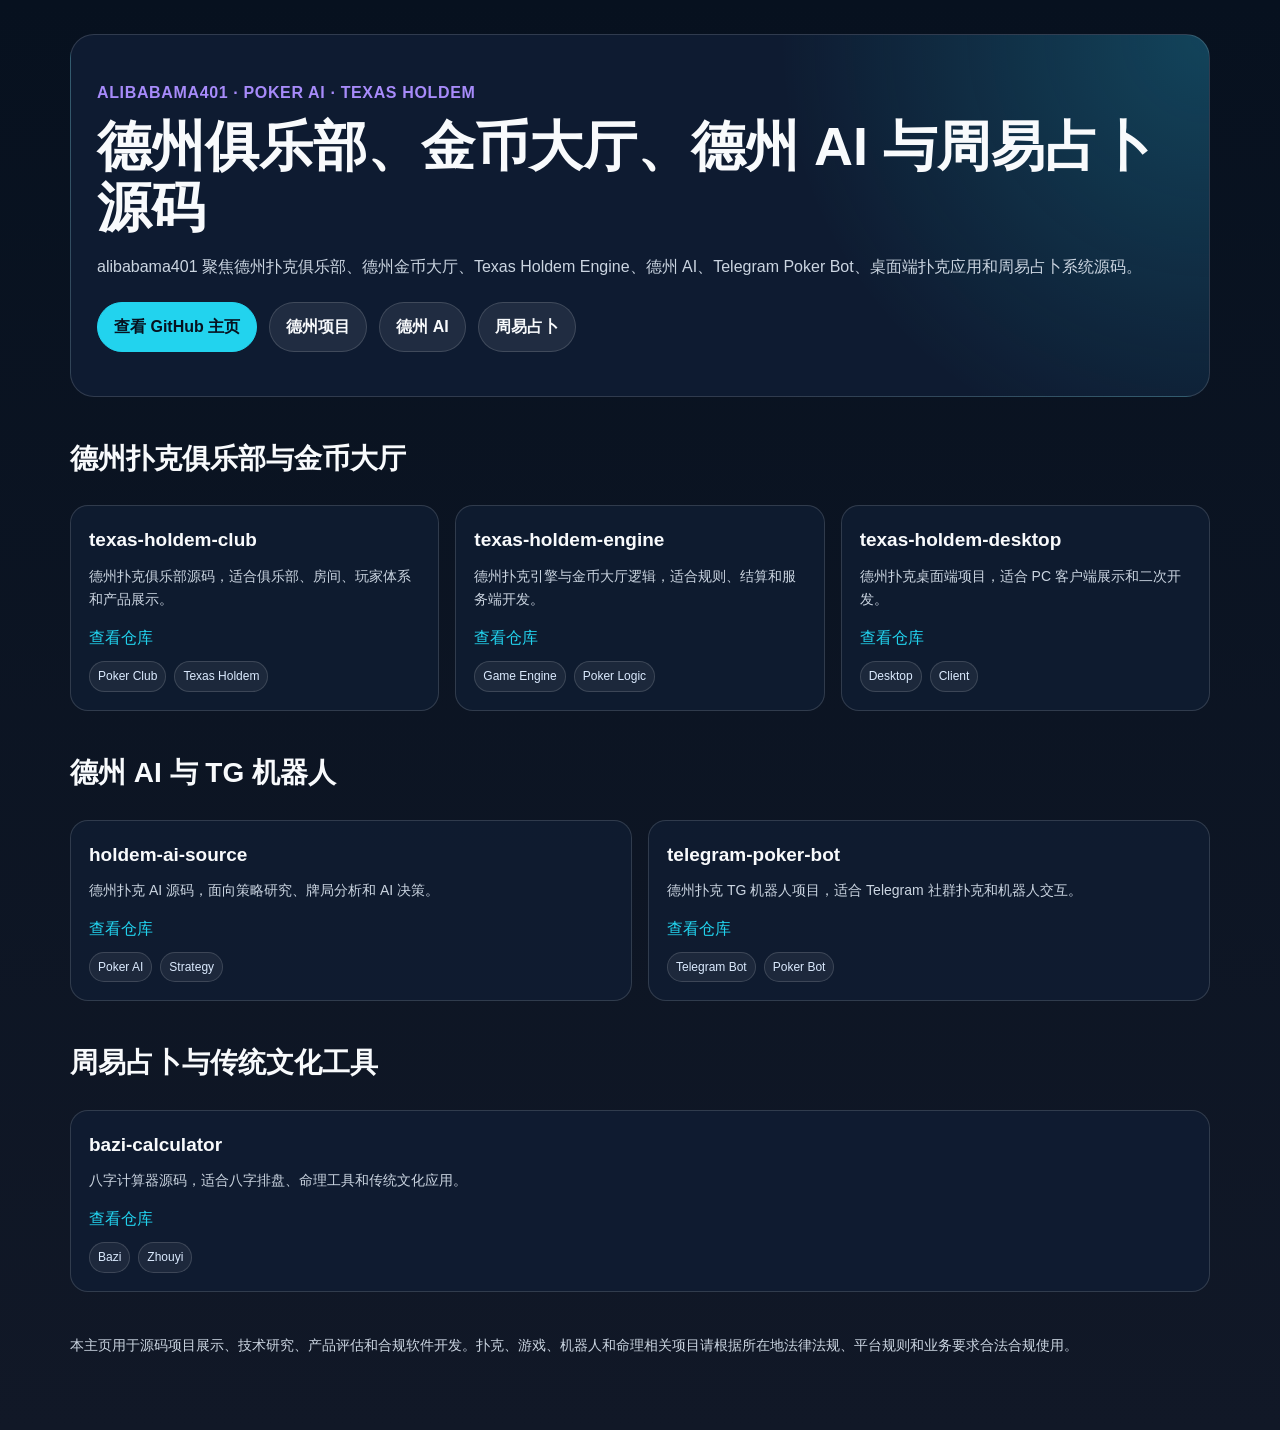
==== index.html @ f7dc0bf6 "Add files via upload" ====
<!doctype html>
<html lang="zh-CN">
<head>
  <meta charset="utf-8">
  <meta name="viewport" content="width=device-width, initial-scale=1">
  <meta name="google-site-verification" content="rrp5Uvgzi-1-rMxUBfhV3wjlNrFqzwnqiA4e3qsOLEM">
  <title>alibabama401 Poker AI Source Code</title>
  <meta name="description" content="alibabama401 展示德州扑克俱乐部、金币大厅、德州 AI、Telegram Poker Bot 和周易占卜源码项目。">
  <link rel="canonical" href="https://alibabama401.github.io/alibabama401/">
  <meta property="og:type" content="website">
  <meta property="og:title" content="alibabama401 Poker AI Source Code">
  <meta property="og:description" content="德州俱乐部、德州金币大厅、德州 AI、德州 TG 机器人和周易占卜源码项目主页。">
  <meta property="og:url" content="https://alibabama401.github.io/alibabama401/">
  <style>
    :root{--bg:#07111f;--card:#101d33;--text:#f8fafc;--muted:#cbd5e1;--brand:#22d3ee;--brand2:#a78bfa;--line:rgba(255,255,255,.14)}
    *{box-sizing:border-box}body{margin:0;font-family:-apple-system,BlinkMacSystemFont,"Segoe UI","Microsoft YaHei",Arial,sans-serif;background:linear-gradient(180deg,#07111f,#111827);color:var(--text);line-height:1.7}.wrap{max-width:1180px;margin:0 auto;padding:34px 20px 58px}a{color:var(--brand);text-decoration:none}.hero{padding:44px 26px;border:1px solid var(--line);border-radius:24px;background:radial-gradient(circle at top right,rgba(34,211,238,.22),transparent 36%),rgba(16,29,51,.92)}.tag{color:var(--brand2);font-weight:800;letter-spacing:.04em}h1{margin:10px 0 14px;font-size:clamp(30px,5vw,54px);line-height:1.12}h2{margin-top:38px;font-size:28px}p{color:var(--muted)}.actions{display:flex;flex-wrap:wrap;gap:12px;margin-top:22px}.btn{display:inline-block;padding:10px 16px;border-radius:999px;border:1px solid var(--line);background:rgba(255,255,255,.08);color:var(--text);font-weight:700}.btn.primary{background:var(--brand);color:#07111f;border-color:var(--brand)}.grid{display:grid;grid-template-columns:repeat(auto-fit,minmax(250px,1fr));gap:16px;margin-top:18px}.card{padding:18px;border:1px solid var(--line);border-radius:18px;background:rgba(16,29,51,.84)}.card h3{margin:0 0 8px;font-size:19px}.card p{margin:0 0 12px;font-size:14px}.chips{display:flex;flex-wrap:wrap;gap:8px;margin-top:10px}.chip{font-size:12px;color:#dbeafe;border:1px solid var(--line);border-radius:999px;padding:4px 8px;background:rgba(255,255,255,.06)}footer{margin-top:42px;color:var(--muted);font-size:14px}
  </style>
  <script type="application/ld+json">
  {
    "@context":"https://schema.org",
    "@type":"Person",
    "name":"alibabama401",
    "url":"https://alibabama401.github.io/alibabama401/",
    "sameAs":["https://github.com/alibabama401"],
    "description":"alibabama401 展示德州扑克俱乐部、金币大厅、德州 AI、Telegram Poker Bot 和周易占卜源码项目。"
  }
  </script>
</head>
<body>
  <main class="wrap">
    <section class="hero">
      <div class="tag">ALIBABAMA401 · POKER AI · TEXAS HOLDEM</div>
      <h1>德州俱乐部、金币大厅、德州 AI 与周易占卜源码</h1>
      <p>alibabama401 聚焦德州扑克俱乐部、德州金币大厅、Texas Holdem Engine、德州 AI、Telegram Poker Bot、桌面端扑克应用和周易占卜系统源码。</p>
      <div class="actions">
        <a class="btn primary" href="https://github.com/alibabama401">查看 GitHub 主页</a>
        <a class="btn" href="#poker">德州项目</a>
        <a class="btn" href="#ai">德州 AI</a>
        <a class="btn" href="#zhouyi">周易占卜</a>
      </div>
    </section>

    <section id="poker">
      <h2>德州扑克俱乐部与金币大厅</h2>
      <div class="grid">
        <article class="card"><h3>texas-holdem-club</h3><p>德州扑克俱乐部源码，适合俱乐部、房间、玩家体系和产品展示。</p><a href="https://github.com/alibabama401/texas-holdem-club">查看仓库</a><div class="chips"><span class="chip">Poker Club</span><span class="chip">Texas Holdem</span></div></article>
        <article class="card"><h3>texas-holdem-engine</h3><p>德州扑克引擎与金币大厅逻辑，适合规则、结算和服务端开发。</p><a href="https://github.com/alibabama401/texas-holdem-engine">查看仓库</a><div class="chips"><span class="chip">Game Engine</span><span class="chip">Poker Logic</span></div></article>
        <article class="card"><h3>texas-holdem-desktop</h3><p>德州扑克桌面端项目，适合 PC 客户端展示和二次开发。</p><a href="https://github.com/alibabama401/texas-holdem-desktop">查看仓库</a><div class="chips"><span class="chip">Desktop</span><span class="chip">Client</span></div></article>
      </div>
    </section>

    <section id="ai">
      <h2>德州 AI 与 TG 机器人</h2>
      <div class="grid">
        <article class="card"><h3>holdem-ai-source</h3><p>德州扑克 AI 源码，面向策略研究、牌局分析和 AI 决策。</p><a href="https://github.com/alibabama401/holdem-ai-source">查看仓库</a><div class="chips"><span class="chip">Poker AI</span><span class="chip">Strategy</span></div></article>
        <article class="card"><h3>telegram-poker-bot</h3><p>德州扑克 TG 机器人项目，适合 Telegram 社群扑克和机器人交互。</p><a href="https://github.com/alibabama401/telegram-poker-bot">查看仓库</a><div class="chips"><span class="chip">Telegram Bot</span><span class="chip">Poker Bot</span></div></article>
      </div>
    </section>

    <section id="zhouyi">
      <h2>周易占卜与传统文化工具</h2>
      <div class="grid">
        <article class="card"><h3>bazi-calculator</h3><p>八字计算器源码，适合八字排盘、命理工具和传统文化应用。</p><a href="https://github.com/alibabama401/bazi-calculator">查看仓库</a><div class="chips"><span class="chip">Bazi</span><span class="chip">Zhouyi</span></div></article>
      </div>
    </section>

    <footer>
      <p>本主页用于源码项目展示、技术研究、产品评估和合规软件开发。扑克、游戏、机器人和命理相关项目请根据所在地法律法规、平台规则和业务要求合法合规使用。</p>
    </footer>
  </main>
</body>
</html>
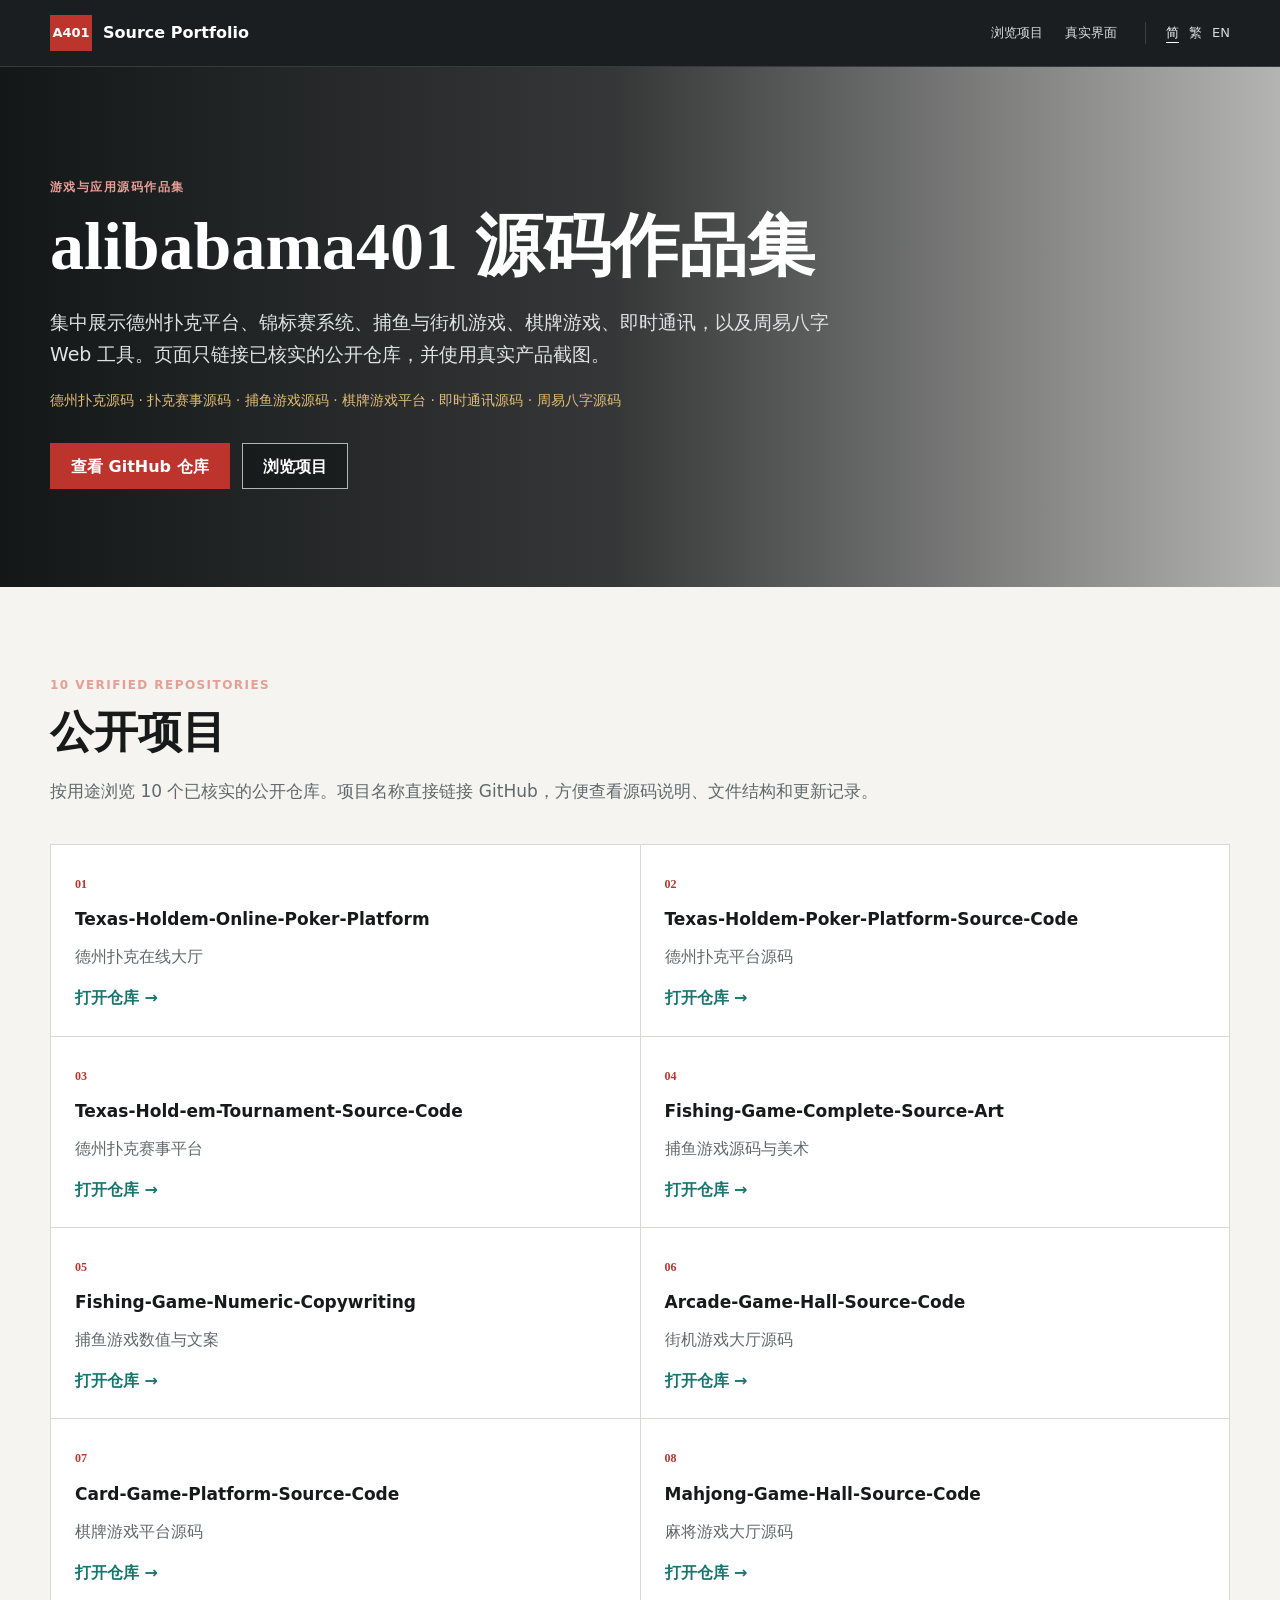
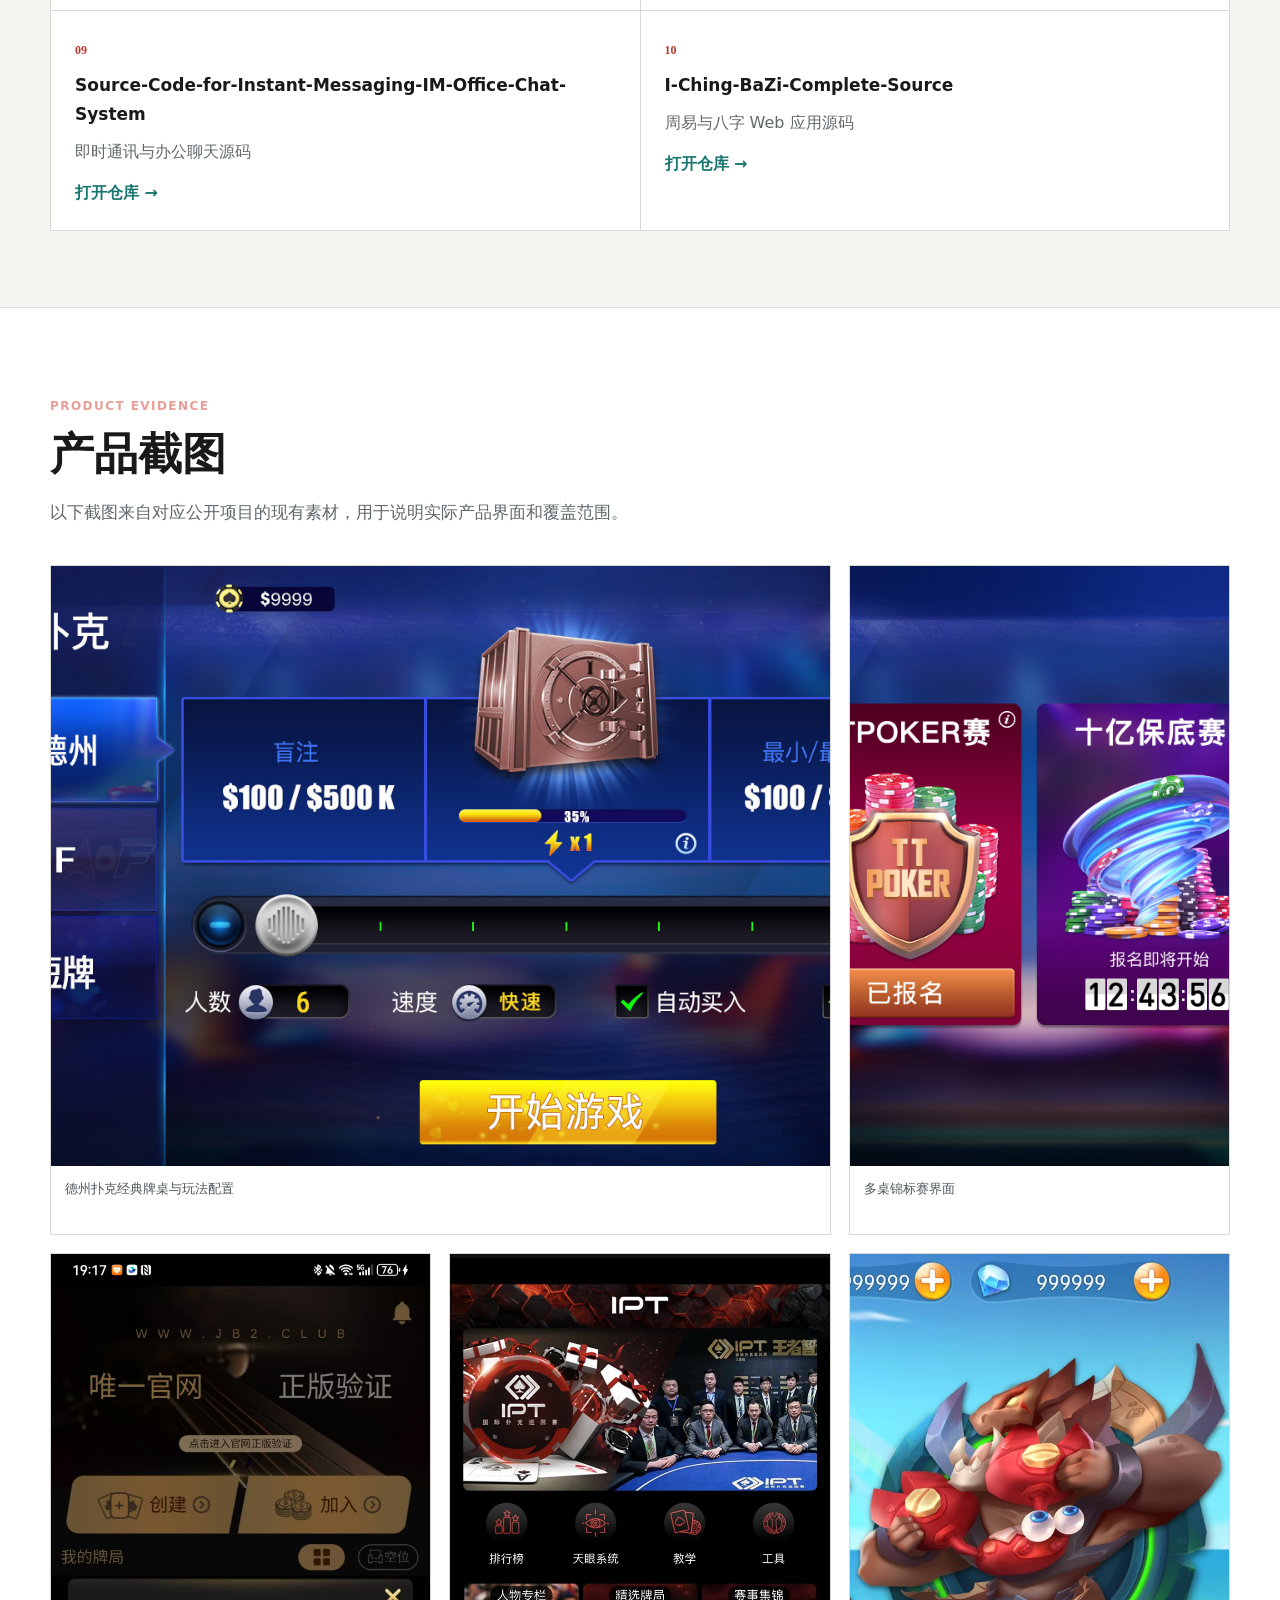
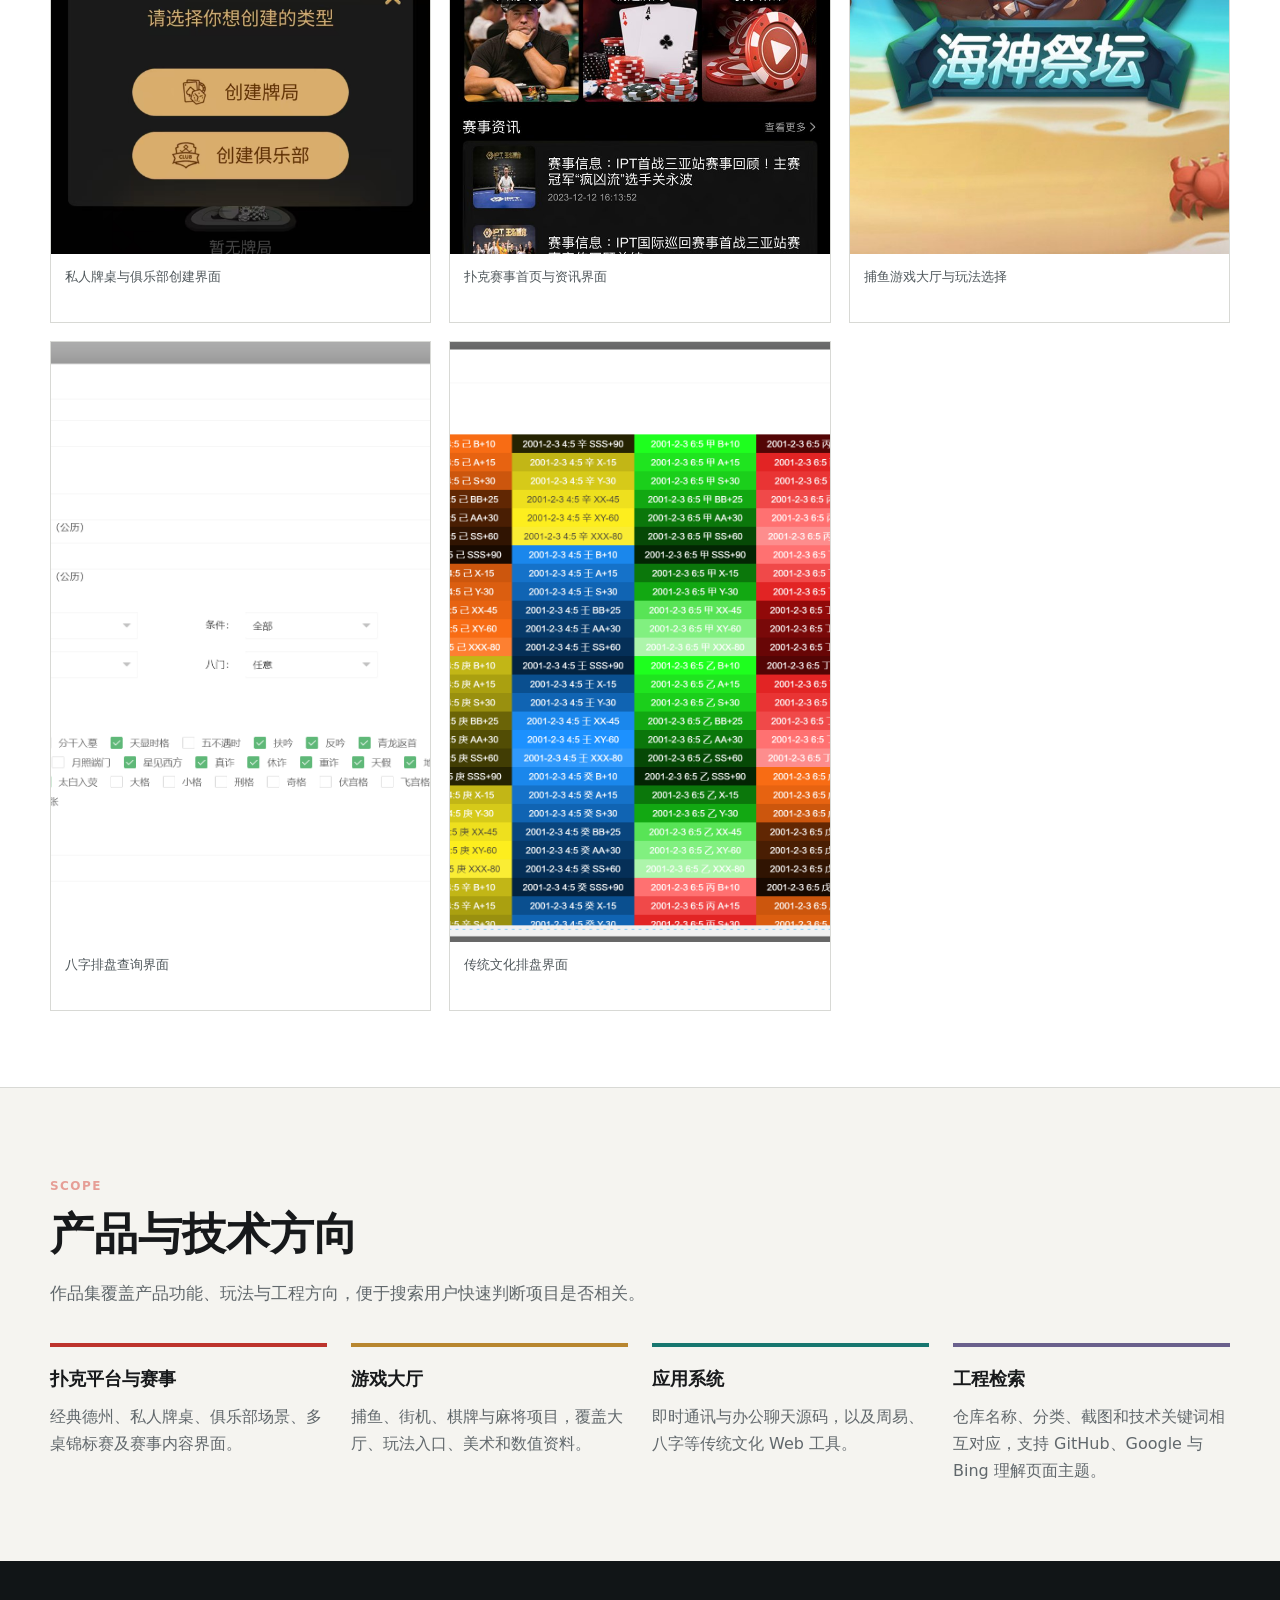
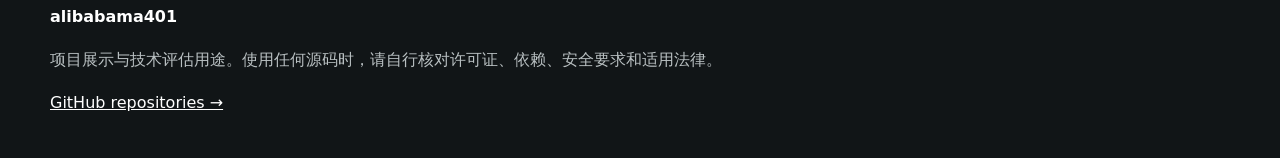
==== commit 39f7eb3e: "Add files via upload" ====
--- a/index.html
+++ b/index.html
@@ -1,72 +1 @@
-<!doctype html>
-<html lang="zh-CN">
-<head>
-  <meta charset="utf-8">
-  <meta name="viewport" content="width=device-width, initial-scale=1">
-  <meta name="google-site-verification" content="rrp5Uvgzi-1-rMxUBfhV3wjlNrFqzwnqiA4e3qsOLEM">
-  <title>alibabama401 Poker AI Source Code</title>
-  <meta name="description" content="alibabama401 展示德州扑克俱乐部、金币大厅、德州 AI、Telegram Poker Bot 和周易占卜源码项目。">
-  <link rel="canonical" href="https://alibabama401.github.io/alibabama401/">
-  <meta property="og:type" content="website">
-  <meta property="og:title" content="alibabama401 Poker AI Source Code">
-  <meta property="og:description" content="德州俱乐部、德州金币大厅、德州 AI、德州 TG 机器人和周易占卜源码项目主页。">
-  <meta property="og:url" content="https://alibabama401.github.io/alibabama401/">
-  <style>
-    :root{--bg:#07111f;--card:#101d33;--text:#f8fafc;--muted:#cbd5e1;--brand:#22d3ee;--brand2:#a78bfa;--line:rgba(255,255,255,.14)}
-    *{box-sizing:border-box}body{margin:0;font-family:-apple-system,BlinkMacSystemFont,"Segoe UI","Microsoft YaHei",Arial,sans-serif;background:linear-gradient(180deg,#07111f,#111827);color:var(--text);line-height:1.7}.wrap{max-width:1180px;margin:0 auto;padding:34px 20px 58px}a{color:var(--brand);text-decoration:none}.hero{padding:44px 26px;border:1px solid var(--line);border-radius:24px;background:radial-gradient(circle at top right,rgba(34,211,238,.22),transparent 36%),rgba(16,29,51,.92)}.tag{color:var(--brand2);font-weight:800;letter-spacing:.04em}h1{margin:10px 0 14px;font-size:clamp(30px,5vw,54px);line-height:1.12}h2{margin-top:38px;font-size:28px}p{color:var(--muted)}.actions{display:flex;flex-wrap:wrap;gap:12px;margin-top:22px}.btn{display:inline-block;padding:10px 16px;border-radius:999px;border:1px solid var(--line);background:rgba(255,255,255,.08);color:var(--text);font-weight:700}.btn.primary{background:var(--brand);color:#07111f;border-color:var(--brand)}.grid{display:grid;grid-template-columns:repeat(auto-fit,minmax(250px,1fr));gap:16px;margin-top:18px}.card{padding:18px;border:1px solid var(--line);border-radius:18px;background:rgba(16,29,51,.84)}.card h3{margin:0 0 8px;font-size:19px}.card p{margin:0 0 12px;font-size:14px}.chips{display:flex;flex-wrap:wrap;gap:8px;margin-top:10px}.chip{font-size:12px;color:#dbeafe;border:1px solid var(--line);border-radius:999px;padding:4px 8px;background:rgba(255,255,255,.06)}footer{margin-top:42px;color:var(--muted);font-size:14px}
-  </style>
-  <script type="application/ld+json">
-  {
-    "@context":"https://schema.org",
-    "@type":"Person",
-    "name":"alibabama401",
-    "url":"https://alibabama401.github.io/alibabama401/",
-    "sameAs":["https://github.com/alibabama401"],
-    "description":"alibabama401 展示德州扑克俱乐部、金币大厅、德州 AI、Telegram Poker Bot 和周易占卜源码项目。"
-  }
-  </script>
-</head>
-<body>
-  <main class="wrap">
-    <section class="hero">
-      <div class="tag">ALIBABAMA401 · POKER AI · TEXAS HOLDEM</div>
-      <h1>德州俱乐部、金币大厅、德州 AI 与周易占卜源码</h1>
-      <p>alibabama401 聚焦德州扑克俱乐部、德州金币大厅、Texas Holdem Engine、德州 AI、Telegram Poker Bot、桌面端扑克应用和周易占卜系统源码。</p>
-      <div class="actions">
-        <a class="btn primary" href="https://github.com/alibabama401">查看 GitHub 主页</a>
-        <a class="btn" href="#poker">德州项目</a>
-        <a class="btn" href="#ai">德州 AI</a>
-        <a class="btn" href="#zhouyi">周易占卜</a>
-      </div>
-    </section>
-
-    <section id="poker">
-      <h2>德州扑克俱乐部与金币大厅</h2>
-      <div class="grid">
-        <article class="card"><h3>texas-holdem-club</h3><p>德州扑克俱乐部源码，适合俱乐部、房间、玩家体系和产品展示。</p><a href="https://github.com/alibabama401/texas-holdem-club">查看仓库</a><div class="chips"><span class="chip">Poker Club</span><span class="chip">Texas Holdem</span></div></article>
-        <article class="card"><h3>texas-holdem-engine</h3><p>德州扑克引擎与金币大厅逻辑，适合规则、结算和服务端开发。</p><a href="https://github.com/alibabama401/texas-holdem-engine">查看仓库</a><div class="chips"><span class="chip">Game Engine</span><span class="chip">Poker Logic</span></div></article>
-        <article class="card"><h3>texas-holdem-desktop</h3><p>德州扑克桌面端项目，适合 PC 客户端展示和二次开发。</p><a href="https://github.com/alibabama401/texas-holdem-desktop">查看仓库</a><div class="chips"><span class="chip">Desktop</span><span class="chip">Client</span></div></article>
-      </div>
-    </section>
-
-    <section id="ai">
-      <h2>德州 AI 与 TG 机器人</h2>
-      <div class="grid">
-        <article class="card"><h3>holdem-ai-source</h3><p>德州扑克 AI 源码，面向策略研究、牌局分析和 AI 决策。</p><a href="https://github.com/alibabama401/holdem-ai-source">查看仓库</a><div class="chips"><span class="chip">Poker AI</span><span class="chip">Strategy</span></div></article>
-        <article class="card"><h3>telegram-poker-bot</h3><p>德州扑克 TG 机器人项目，适合 Telegram 社群扑克和机器人交互。</p><a href="https://github.com/alibabama401/telegram-poker-bot">查看仓库</a><div class="chips"><span class="chip">Telegram Bot</span><span class="chip">Poker Bot</span></div></article>
-      </div>
-    </section>
-
-    <section id="zhouyi">
-      <h2>周易占卜与传统文化工具</h2>
-      <div class="grid">
-        <article class="card"><h3>bazi-calculator</h3><p>八字计算器源码，适合八字排盘、命理工具和传统文化应用。</p><a href="https://github.com/alibabama401/bazi-calculator">查看仓库</a><div class="chips"><span class="chip">Bazi</span><span class="chip">Zhouyi</span></div></article>
-      </div>
-    </section>
-
-    <footer>
-      <p>本主页用于源码项目展示、技术研究、产品评估和合规软件开发。扑克、游戏、机器人和命理相关项目请根据所在地法律法规、平台规则和业务要求合法合规使用。</p>
-    </footer>
-  </main>
-</body>
-</html>
+<!doctype html><html lang="zh-CN"><head><meta charset="utf-8"><meta name="viewport" content="width=device-width,initial-scale=1"><meta name="google-site-verification" content="rrp5Uvgzi-1-rMxUBfhV3wjlNrFqzwnqiA4e3qsOLEM"><title>alibabama401 源码作品集｜德州扑克、游戏大厅、IM 与周易</title><meta name="description" content="alibabama401 源码作品集，展示德州扑克平台与赛事系统、捕鱼和街机游戏大厅、棋牌游戏、即时通讯、周易八字 Web 工具及真实产品截图。"><meta name="keywords" content="德州扑克源码 · 扑克赛事源码 · 捕鱼游戏源码 · 棋牌游戏平台 · 即时通讯源码 · 周易八字源码"><link rel="canonical" href="https://alibabama401.github.io/alibabama401/"><link rel="alternate" hreflang="x-default" href="https://alibabama401.github.io/alibabama401/"><link rel="alternate" hreflang="zh-CN" href="https://alibabama401.github.io/alibabama401/zh-cn/"><link rel="alternate" hreflang="zh-TW" href="https://alibabama401.github.io/alibabama401/zh-tw/"><link rel="alternate" hreflang="en" href="https://alibabama401.github.io/alibabama401/en/"><meta property="og:type" content="profile"><meta property="og:title" content="alibabama401 源码作品集｜德州扑克、游戏大厅、IM 与周易"><meta property="og:description" content="alibabama401 源码作品集，展示德州扑克平台与赛事系统、捕鱼和街机游戏大厅、棋牌游戏、即时通讯、周易八字 Web 工具及真实产品截图。"><meta property="og:url" content="https://alibabama401.github.io/alibabama401/"><meta property="og:image" content="https://alibabama401.github.io/alibabama401/site-assets/screenshots/online-poker-classic.jpg"><meta name="twitter:card" content="summary_large_image"><link rel="stylesheet" href="docs/site-assets/site.css"><script type="application/ld+json">{"@context":"https://schema.org","@type":"ProfilePage","name":"alibabama401 源码作品集｜德州扑克、游戏大厅、IM 与周易","url":"https://alibabama401.github.io/alibabama401/","description":"alibabama401 源码作品集，展示德州扑克平台与赛事系统、捕鱼和街机游戏大厅、棋牌游戏、即时通讯、周易八字 Web 工具及真实产品截图。","mainEntity":{"@type":"Person","name":"alibabama401","url":"https://github.com/alibabama401","sameAs":["https://github.com/alibabama401"]}}</script></head><body><header><div class="shell nav"><a class="brand" href="docs/"><b>A401</b><span>Source Portfolio</span></a><nav><a href="#projects">浏览项目</a><a href="#gallery">真实界面</a></nav><div class="langs" aria-label="Language"><a href="docs/" aria-current="page">简</a><a href="docs/zh-tw/">繁</a><a href="docs/en/">EN</a></div></div></header><main><section class="hero" style="--hero:url('docs/site-assets/screenshots/online-poker-classic.jpg')"><div class="shell hero-copy"><p class="eyebrow">游戏与应用源码作品集</p><h1>alibabama401 源码作品集</h1><p class="intro">集中展示德州扑克平台、锦标赛系统、捕鱼与街机游戏、棋牌游戏、即时通讯，以及周易八字 Web 工具。页面只链接已核实的公开仓库，并使用真实产品截图。</p><p class="keywords">德州扑克源码 · 扑克赛事源码 · 捕鱼游戏源码 · 棋牌游戏平台 · 即时通讯源码 · 周易八字源码</p><div class="actions"><a class="button primary" href="https://github.com/alibabama401">查看 GitHub 仓库</a><a class="button secondary" href="#projects">浏览项目</a></div></div></section><section class="section shell" id="projects"><p class="kicker">10 VERIFIED REPOSITORIES</p><h2>公开项目</h2><p class="lead">按用途浏览 10 个已核实的公开仓库。项目名称直接链接 GitHub，方便查看源码说明、文件结构和更新记录。</p><div class="projects"><article class="project"><span>01</span><h3>Texas-Holdem-Online-Poker-Platform</h3><p>德州扑克在线大厅</p><a href="https://github.com/alibabama401/Texas-Holdem-Online-Poker-Platform">打开仓库 →</a></article><article class="project"><span>02</span><h3>Texas-Holdem-Poker-Platform-Source-Code</h3><p>德州扑克平台源码</p><a href="https://github.com/alibabama401/Texas-Holdem-Poker-Platform-Source-Code">打开仓库 →</a></article><article class="project"><span>03</span><h3>Texas-Hold-em-Tournament-Source-Code</h3><p>德州扑克赛事平台</p><a href="https://github.com/alibabama401/Texas-Hold-em-Tournament-Source-Code">打开仓库 →</a></article><article class="project"><span>04</span><h3>Fishing-Game-Complete-Source-Art</h3><p>捕鱼游戏源码与美术</p><a href="https://github.com/alibabama401/Fishing-Game-Complete-Source-Art">打开仓库 →</a></article><article class="project"><span>05</span><h3>Fishing-Game-Numeric-Copywriting</h3><p>捕鱼游戏数值与文案</p><a href="https://github.com/alibabama401/Fishing-Game-Numeric-Copywriting">打开仓库 →</a></article><article class="project"><span>06</span><h3>Arcade-Game-Hall-Source-Code</h3><p>街机游戏大厅源码</p><a href="https://github.com/alibabama401/Arcade-Game-Hall-Source-Code">打开仓库 →</a></article><article class="project"><span>07</span><h3>Card-Game-Platform-Source-Code</h3><p>棋牌游戏平台源码</p><a href="https://github.com/alibabama401/Card-Game-Platform-Source-Code">打开仓库 →</a></article><article class="project"><span>08</span><h3>Mahjong-Game-Hall-Source-Code</h3><p>麻将游戏大厅源码</p><a href="https://github.com/alibabama401/Mahjong-Game-Hall-Source-Code">打开仓库 →</a></article><article class="project"><span>09</span><h3>Source-Code-for-Instant-Messaging-IM-Office-Chat-System</h3><p>即时通讯与办公聊天源码</p><a href="https://github.com/alibabama401/Source-Code-for-Instant-Messaging-IM-Office-Chat-System">打开仓库 →</a></article><article class="project"><span>10</span><h3>I-Ching-BaZi-Complete-Source</h3><p>周易与八字 Web 应用源码</p><a href="https://github.com/alibabama401/I-Ching-BaZi-Complete-Source">打开仓库 →</a></article></div></section><section class="band" id="gallery"><div class="shell"><p class="kicker">PRODUCT EVIDENCE</p><h2>产品截图</h2><p class="lead">以下截图来自对应公开项目的现有素材，用于说明实际产品界面和覆盖范围。</p><div class="gallery"><figure><img src="docs/site-assets/screenshots/online-poker-classic.jpg" alt="德州扑克经典牌桌与玩法配置" loading="lazy" width="960" height="600"><figcaption>德州扑克经典牌桌与玩法配置</figcaption></figure><figure><img src="docs/site-assets/screenshots/online-poker-mtt.jpg" alt="多桌锦标赛界面" loading="lazy" width="960" height="600"><figcaption>多桌锦标赛界面</figcaption></figure><figure><img src="docs/site-assets/screenshots/poker-club.jpg" alt="私人牌桌与俱乐部创建界面" loading="lazy" width="960" height="600"><figcaption>私人牌桌与俱乐部创建界面</figcaption></figure><figure><img src="docs/site-assets/screenshots/tournament-platform.jpg" alt="扑克赛事首页与资讯界面" loading="lazy" width="960" height="600"><figcaption>扑克赛事首页与资讯界面</figcaption></figure><figure><img src="docs/site-assets/screenshots/fishing-game.jpg" alt="捕鱼游戏大厅与玩法选择" loading="lazy" width="960" height="600"><figcaption>捕鱼游戏大厅与玩法选择</figcaption></figure><figure><img src="docs/site-assets/screenshots/bazi-tool.png" alt="八字排盘查询界面" loading="lazy" width="960" height="600"><figcaption>八字排盘查询界面</figcaption></figure><figure><img src="docs/site-assets/screenshots/i-ching-chart.png" alt="传统文化排盘界面" loading="lazy" width="960" height="600"><figcaption>传统文化排盘界面</figcaption></figure></div></div></section><section class="section shell"><p class="kicker">SCOPE</p><h2>产品与技术方向</h2><p class="lead">作品集覆盖产品功能、玩法与工程方向，便于搜索用户快速判断项目是否相关。</p><div class="capabilities"><article><h3>扑克平台与赛事</h3><p>经典德州、私人牌桌、俱乐部场景、多桌锦标赛及赛事内容界面。</p></article><article><h3>游戏大厅</h3><p>捕鱼、街机、棋牌与麻将项目，覆盖大厅、玩法入口、美术和数值资料。</p></article><article><h3>应用系统</h3><p>即时通讯与办公聊天源码，以及周易、八字等传统文化 Web 工具。</p></article><article><h3>工程检索</h3><p>仓库名称、分类、截图和技术关键词相互对应，支持 GitHub、Google 与 Bing 理解页面主题。</p></article></div></section></main><footer><div class="shell"><strong>alibabama401</strong><p>项目展示与技术评估用途。使用任何源码时，请自行核对许可证、依赖、安全要求和适用法律。</p><a href="https://github.com/alibabama401?tab=repositories">GitHub repositories →</a></div></footer></body></html>
--- a/docs/site-assets/site.css
+++ b/docs/site-assets/site.css
@@ -0,0 +1 @@
+:root{--ink:#17191b;--paper:#f5f4f0;--white:#fff;--muted:#61686c;--line:#d8d9d5;--red:#bd342d;--gold:#b8862f;--teal:#17766f;--dark:#111517}*{box-sizing:border-box}html{scroll-behavior:smooth}body{margin:0;background:var(--paper);color:var(--ink);font-family:Inter,ui-sans-serif,system-ui,-apple-system,"Segoe UI","PingFang SC","Microsoft JhengHei","Microsoft YaHei",sans-serif;line-height:1.7;letter-spacing:0}a{color:inherit}img{display:block;max-width:100%}.shell{width:min(1180px,calc(100% - 40px));margin:auto}header{position:sticky;top:0;z-index:10;background:rgba(17,21,23,.96);color:#fff;border-bottom:1px solid #353a3c}.nav{height:66px;display:flex;align-items:center;gap:28px}.brand{display:flex;align-items:center;gap:11px;text-decoration:none}.brand b{display:grid;place-items:center;width:42px;height:36px;background:var(--red);font-size:13px}.brand span{font-weight:750}.nav nav{display:flex;gap:22px;margin-left:auto}.nav nav a,.langs a{color:#d8ddde;text-decoration:none;font-size:13px}.langs{display:flex;gap:10px;padding-left:20px;border-left:1px solid #3b4245}.langs a[aria-current=page],.nav a:hover{color:#fff;text-decoration:underline;text-underline-offset:5px}.hero{min-height:520px;display:flex;align-items:center;color:#fff;background-image:linear-gradient(90deg,rgba(11,14,15,.96) 0%,rgba(11,14,15,.82) 48%,rgba(11,14,15,.28) 100%),var(--hero);background-size:cover;background-position:center}.hero-copy{padding-block:70px}.hero-copy>*{max-width:790px}.eyebrow,.kicker{font-size:12px;font-weight:850;letter-spacing:.12em;color:#e69e96}.hero h1{max-width:980px;font-family:Georgia,"Noto Serif SC",serif;font-size:68px;line-height:1.08;margin:13px 0 22px}.intro{font-size:19px;color:#e0e3e4}.keywords{color:#e3bd75;font-size:14px}.actions{display:flex;gap:12px;flex-wrap:wrap;margin-top:30px}.button{display:inline-flex;min-height:46px;align-items:center;padding:0 20px;border:1px solid #afb6b8;text-decoration:none;font-weight:800}.button.primary{background:var(--red);border-color:var(--red)}.button.secondary{background:rgba(17,21,23,.55)}.section,.band{padding:76px 0}.band{background:#fff;border-block:1px solid var(--line)}h2{font-family:Georgia,"Noto Serif SC",serif;font-size:44px;line-height:1.2;margin:5px 0 14px}.lead{max-width:850px;color:var(--muted);font-size:17px}.projects{display:grid;grid-template-columns:repeat(2,1fr);border:1px solid var(--line);margin-top:38px;background:var(--line);gap:1px}.project{background:#fff;padding:24px;min-height:190px}.project>span{font:700 12px ui-monospace;color:var(--red)}.project h3{font-size:17px;margin:9px 0;overflow-wrap:anywhere}.project p{color:var(--muted);margin:0 0 14px}.project a{color:var(--teal);font-weight:800;text-decoration:none}.gallery{display:grid;grid-template-columns:repeat(3,1fr);gap:18px;margin-top:38px}.gallery figure{margin:0;border:1px solid var(--line);background:#fff}.gallery figure:first-child{grid-column:span 2}.gallery img{width:100%;aspect-ratio:16/10;object-fit:cover;object-position:top;background:#15191b}.gallery figcaption{padding:12px 14px;color:#4f575b;font-size:13px;min-height:68px}.capabilities{display:grid;grid-template-columns:repeat(4,1fr);gap:24px;margin-top:36px}.capabilities article{border-top:4px solid var(--red);padding-top:17px}.capabilities article:nth-child(2){border-color:var(--gold)}.capabilities article:nth-child(3){border-color:var(--teal)}.capabilities article:nth-child(4){border-color:#6a608c}.capabilities h3{margin:0 0 8px;font-size:18px}.capabilities p{margin:0;color:var(--muted)}footer{background:var(--dark);color:#b9c0c2;padding:42px 0}footer strong,footer a{color:#fff}footer p{max-width:840px}@media(max-width:850px){.hero{min-height:560px;background-position:60% center}.hero h1{font-size:52px}.projects,.capabilities{grid-template-columns:1fr 1fr}.gallery{grid-template-columns:1fr 1fr}.gallery figure:first-child{grid-column:auto}.nav nav{display:none}.langs{margin-left:auto}}@media(max-width:560px){.shell{width:min(100% - 28px,1180px)}.nav{height:60px;gap:10px}.brand span{display:none}.langs{padding-left:10px}.hero{min-height:620px;background-image:linear-gradient(rgba(11,14,15,.9),rgba(11,14,15,.78)),var(--hero);background-position:center}.hero h1{font-size:40px}.intro{font-size:16px}.button{width:100%;justify-content:center}.section,.band{padding:62px 0}h2{font-size:34px}.projects,.gallery,.capabilities{grid-template-columns:1fr}.project{min-height:0}.gallery figcaption{min-height:0}}
